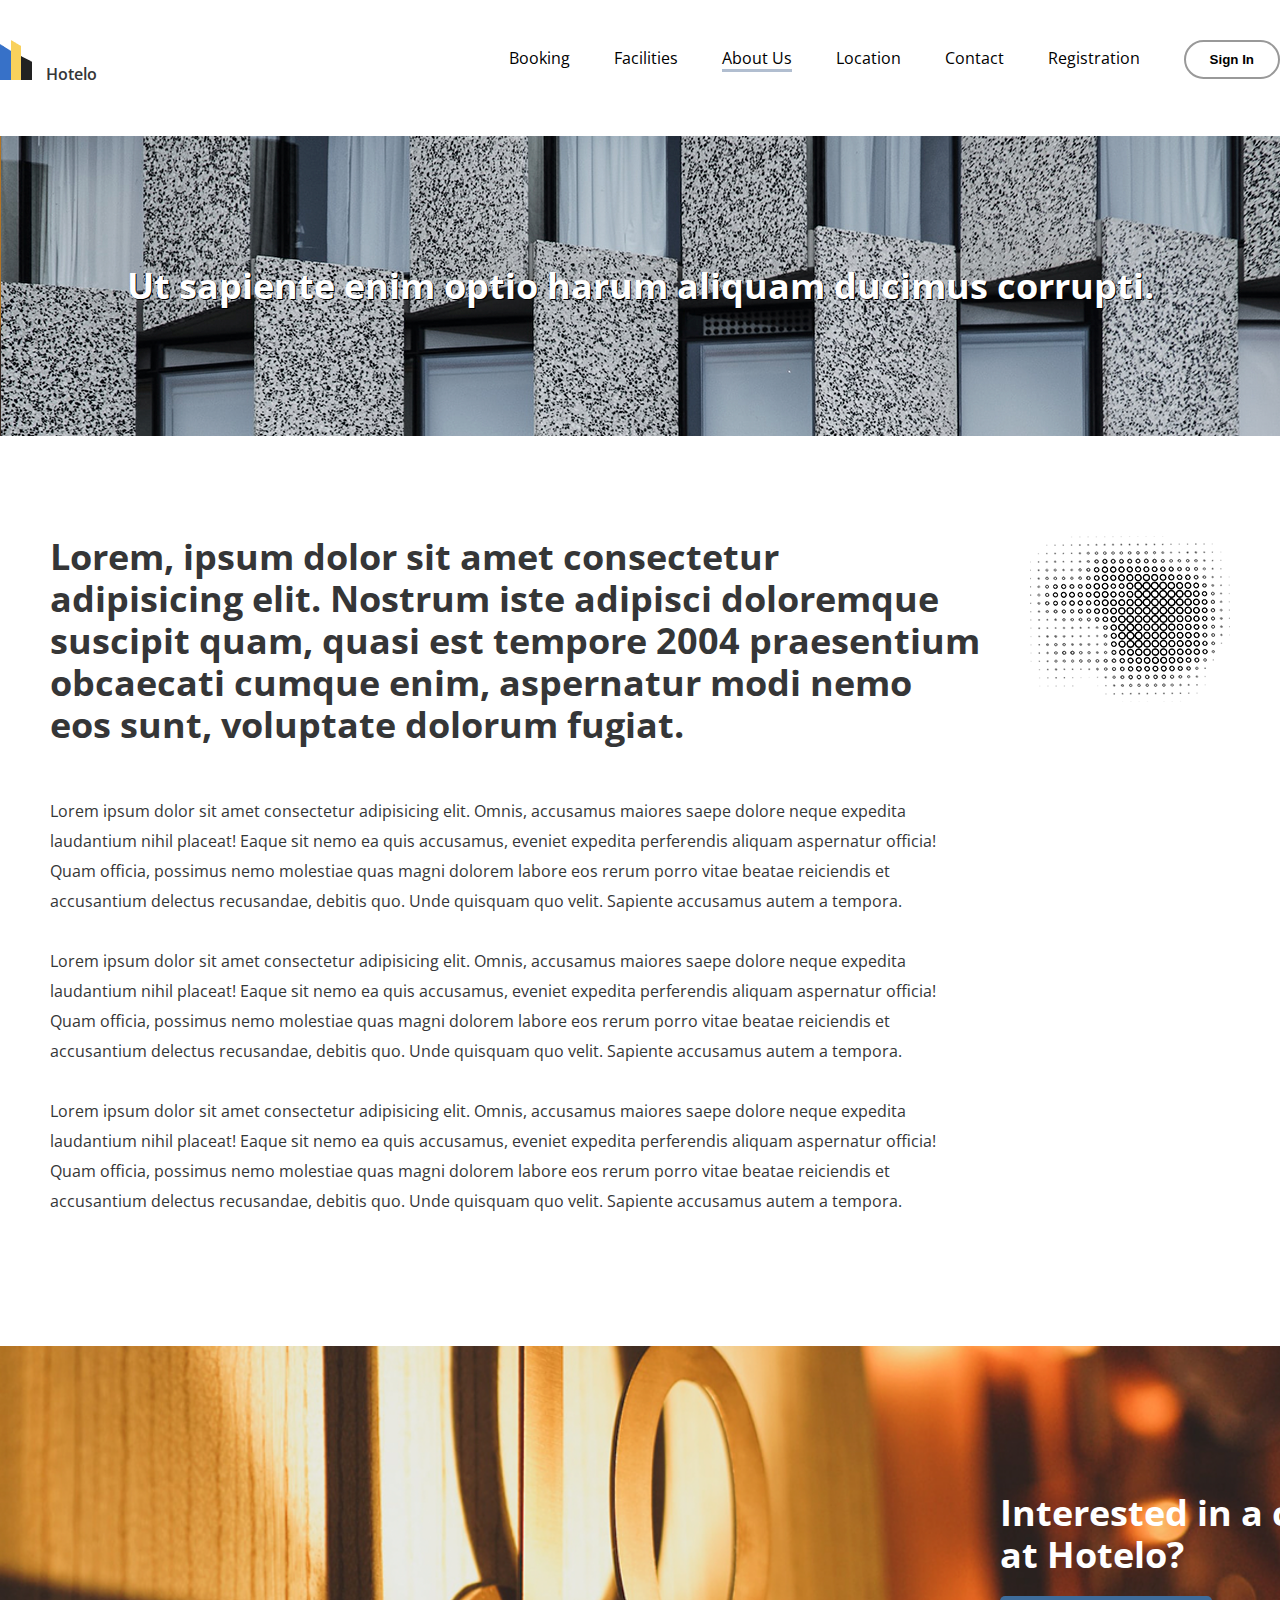
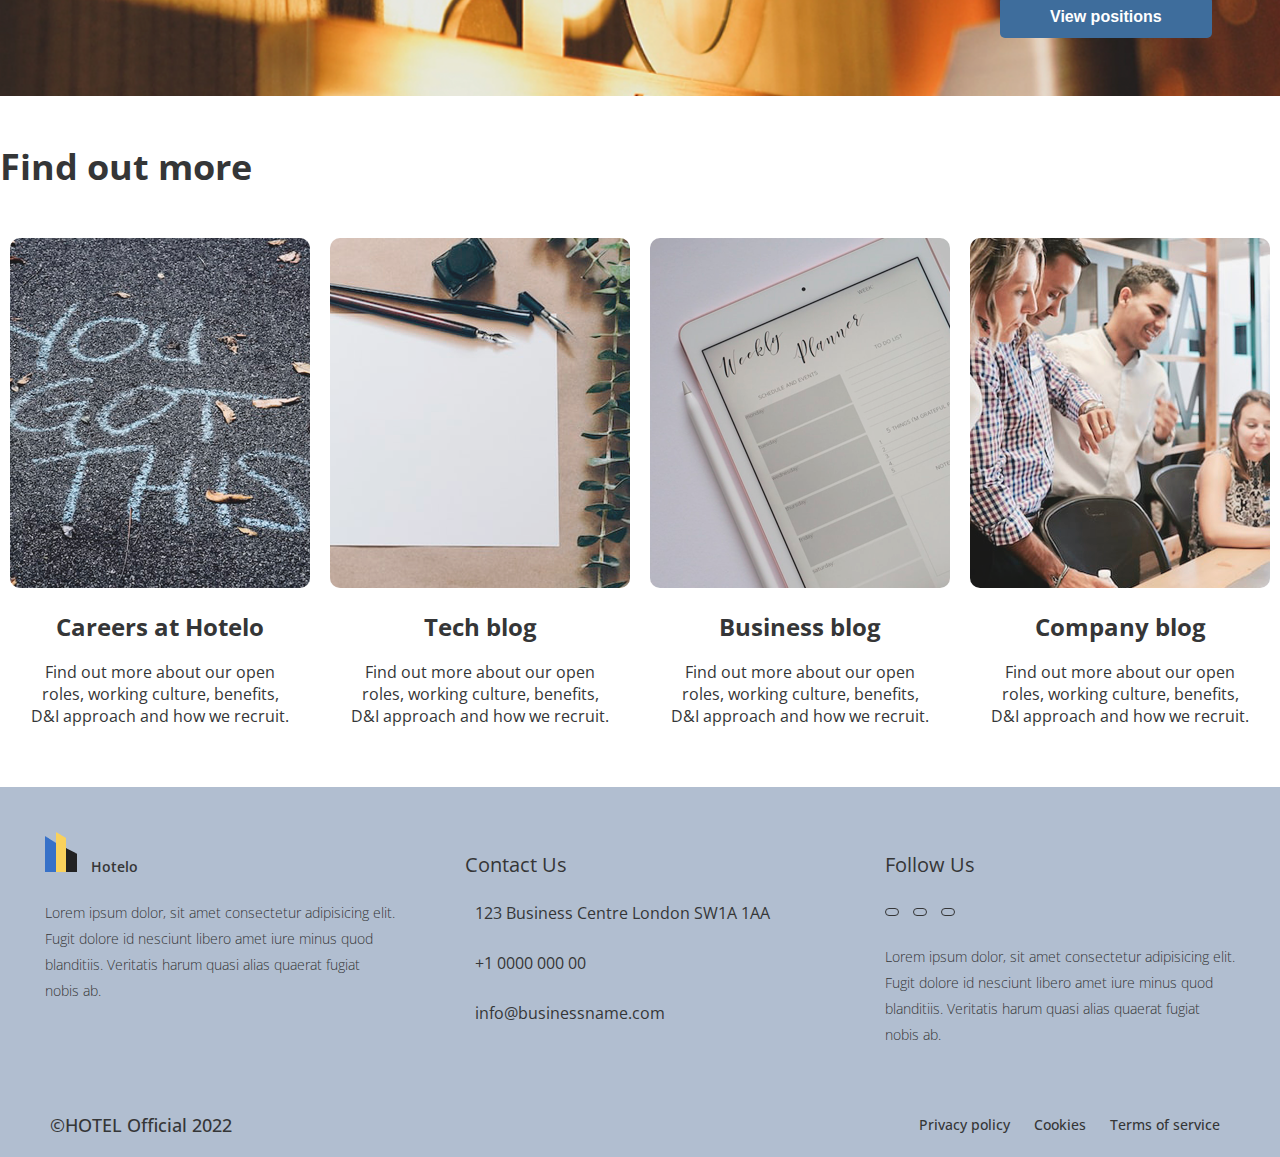
==== about.html @ ac85ef2d "add about page" ====
<!DOCTYPE html>
<html lang="en">

<head>
  <meta charset="UTF-8">
  <meta http-equiv="X-UA-Compatible" content="IE=edge">
  <meta name="viewport" content="width=device-width, initial-scale=1.0">
  <title>About</title>
  <link rel="stylesheet" href="https://cdn.jsdelivr.net/npm/swiper/swiper-bundle.min.css">
  <link rel="stylesheet"
    href="https://maxst.icons8.com/vue-static/landings/line-awesome/line-awesome/1.3.0/css/line-awesome.min.css">
  <link rel="stylesheet" href="css/style.css">
  <link rel="stylesheet" href="css/about.css">
</head>

<body>

  <header>
    <section class="header">
      <div class="container">
        <div class="header-top">
          <div class="logo">
            <a class="logo-link" href="index.html">
              <img src="images/logo.png" alt="Logo-image" class="logo-img">
              <p class="logo-text">Hotelo</p>
            </a>
          </div>
          <div class="navbar">
            <div class="navbar-menu">
              <ul class="menu-list">
                <li class="menu-list-item"><a href="#">Booking</a></li>
                <li class="menu-list-item"><a href="#">Facilities</a></li>
                <li class="menu-list-item menu-active"><a href="#">About Us</a></li>
                <li class="menu-list-item"><a href="#">Location</a></li>
                <li class="menu-list-item"><a href="#">Contact</a></li>
                <li class="menu-list-item"><a href="#">Registration</a></li>
              </ul>
            </div>
            <button class="authorization-btn">Sign In</button>
          </div>
        </div>
      </div>
      <div class="about-banner">
        <h3 class="banner-title">Ut sapiente enim optio harum aliquam ducimus corrupti.</h3>
      </div>
    </section>
  </header>

  <main>
    <section class="main-about">
      <div class="container">
        <div class="main-about-inner">
          <div class="maint-text-block">
            <h3 class="main-title">Lorem, ipsum dolor sit amet consectetur adipisicing elit. Nostrum iste adipisci
              doloremque suscipit quam, quasi est tempore 2004 praesentium obcaecati cumque enim, aspernatur modi nemo
              eos sunt, voluptate dolorum fugiat.
            </h3>
            <p class="main-descr">Lorem ipsum dolor sit amet consectetur adipisicing elit. Omnis, accusamus maiores
              saepe dolore neque expedita laudantium nihil placeat! Eaque sit nemo ea quis accusamus, eveniet expedita
              perferendis aliquam aspernatur officia!
              Quam officia, possimus nemo molestiae quas magni dolorem labore eos rerum porro vitae beatae reiciendis et
              accusantium delectus recusandae, debitis quo. Unde quisquam quo velit. Sapiente accusamus autem a tempora.
            </p>
            <p class="main-descr">Lorem ipsum dolor sit amet consectetur adipisicing elit. Omnis, accusamus maiores
              saepe dolore neque expedita laudantium nihil placeat! Eaque sit nemo ea quis accusamus, eveniet expedita
              perferendis aliquam aspernatur officia!
              Quam officia, possimus nemo molestiae quas magni dolorem labore eos rerum porro vitae beatae reiciendis et
              accusantium delectus recusandae, debitis quo. Unde quisquam quo velit. Sapiente accusamus autem a tempora.
            </p>
            <p class="main-descr">Lorem ipsum dolor sit amet consectetur adipisicing elit. Omnis, accusamus maiores
              saepe dolore neque expedita laudantium nihil placeat! Eaque sit nemo ea quis accusamus, eveniet expedita
              perferendis aliquam aspernatur officia!
              Quam officia, possimus nemo molestiae quas magni dolorem labore eos rerum porro vitae beatae reiciendis et
              accusantium delectus recusandae, debitis quo. Unde quisquam quo velit. Sapiente accusamus autem a tempora.
            </p>
          </div>
          <div class="main-img">
            <img src="images/banner/7-73286_black-abstract-lines-png-image-with-transparent-background.png" alt="">
          </div>
        </div>

      </div>
    </section>

    <section class="about-career">

      <div class="about-career-inner">
        <h3 class="about-career-title">Interested in a career at Hotelo?</h3>
        <button class="about-career-btn">View positions</button>
      </div>



    </section>

    <section class="about-more">
      <div class="container">
        <div class="about-more-inner">
          <h3 class="about-more-title">Find out more</h3>
          <div class="more-items">
            <div class="more-item">
              <div class="more-item-img">
                <img src="/images/career.png" alt="">
                <button class="more-btn">Readmore</button>
              </div>
              <div class="more-item-descr">
                <h4 class="more-item-title">Careers at Hotelo</h4>
                <div class="more-item-text">Find out more about our open roles, working culture, benefits, D&I approach
                  and how we recruit.</div>
              </div>
            </div>
            <div class="more-item">
              <div class="more-item-img">
                <img src="/images/tech.png" alt="">
                <button class="more-btn">Readmore</button>
              </div>
              <div class="more-item-descr">
                <h4 class="more-item-title">Tech blog</h4>
                <div class="more-item-text">Find out more about our open roles, working culture, benefits, D&I approach
                  and how we recruit.</div>
              </div>
            </div>
            <div class="more-item">
              <div class="more-item-img">
                <img src="/images/business.png" alt="">
                <button class="more-btn">Readmore</button>
              </div>
              <div class="more-item-descr">
                <h4 class="more-item-title">Business blog</h4>
                <div class="more-item-text">Find out more about our open roles, working culture, benefits, D&I approach
                  and how we recruit.</div>
              </div>
            </div>
            <div class="more-item">
              <div class="more-item-img">
                <img src="/images/company.png" alt="">
                <button class="more-btn">Readmore</button>
              </div>
              <div class="more-item-descr">
                <h4 class="more-item-title">Company blog</h4>
                <div class="more-item-text">Find out more about our open roles, working culture, benefits, D&I approach
                  and how we recruit.</div>
              </div>
            </div>
          </div>
        </div>
      </div>
    </section>
  </main>

  <footer>
    <section class="footer">
      <div class="container">

      </div>

      <div class="footer-bottom">
        <div class="container">
          <div class="footer-inner">
            <div class="footer-item">
              <a href="" class="footer-logo-link">
                <img src="images/logo.png" alt="" class="logo-img">
                <p class="logo-text">Hotelo</p>
              </a>
              <p class="footer-item-text">Lorem ipsum dolor, sit amet consectetur adipisicing elit. Fugit dolore id
                nesciunt
                libero amet iure minus quod blanditiis. Veritatis harum quasi alias quaerat fugiat nobis ab.</p>
            </div>
            <div class="footer-item">
              <h4 class="footer-item-title">Contact Us</h4>
              <ul class="footer-item-list">
                <li><i class="las la-map-marker"></i><a href="">123 Business Centre London SW1A 1AA</a></li>
                <li><i class="las la-phone"></i><a href="">+1 0000 000 00</a></li>
                <li><i class="lar la-envelope"></i><a href="">info@businessname.com</a></li>
              </ul>
            </div>
            <div class="footer-item">
              <h4 class="footer-item-title">Follow Us</h4>
              <ul class="footer-item-list-social">
                <li><a href="#"><i class="lab la-facebook"></i></a></li>
                <li><a href="#"><i class="lab la-instagram"></i></a></li>
                <li><a href="#"><i class="lab la-twitter"></i></a></li>
              </ul>
              <p class="footer-item-text">Lorem ipsum dolor, sit amet consectetur adipisicing elit. Fugit dolore id
                nesciunt
                libero amet iure minus quod blanditiis. Veritatis harum quasi alias quaerat fugiat nobis ab.</p>
            </div>
          </div>
          <div class="footer-bottom-inner">
            <div class="footer-copyright">©HOTEL Official 2022</div>
            <div class="footer-privacy">
              <ul>
                <li><a href="">Privacy policy</a></li>
                <li><a href="">Cookies</a></li>
                <li><a href="">Terms of service</a></li>
              </ul>
            </div>
          </div>

        </div>
      </div>
    </section>
  </footer>

  <script src="https://cdn.jsdelivr.net/npm/swiper/swiper-bundle.min.js"></script>
  <script src="js/main.js"></script>
</body>

</html>
---- css/style.css ----
@import url('https://fonts.googleapis.com/css2?family=Open+Sans:wght@300;400;500;600;700&display=swap');

* {
  margin: 0;
  padding: 0;
  box-sizing: border-box;
}

body {
  font-family: 'Open Sans', sans-serif;
  font-size: 16px;
  color: #353637;
}

h1 {
  font-size: 60px;
  line-height: 80px;
}

h2 {
  font-size: 48px;
  line-height: 56px;
}

h3 {
  font-size: 36px;
  line-height: 42px;
}

h4 {
  font-size: 24px;
  line-height: 28px;
}

.container {
  max-width: 1280px;
  margin: 0 auto;
  margin-top: 40px;
}

.logo {
  display: flex;
  align-items: flex-end;
  height: 40px;
}

.logo-link {
  text-decoration: none;
  color: #353637;
}

.logo-text {
  color: #353637;
}

.header-top * {
  display: inline;
}

.logo-text {
  font-weight: 600;
  line-height: 24px;
  margin-left: 10px;
}

.navbar {
  float: right;
}

.menu-list a {
  margin: 0 20px;
  text-decoration: none;
  color: #000;
  transition: all .3s;
  border-bottom: 0px solid rgba(177, 190, 208, 0);
}
.menu-active a{
  border-bottom: 3px solid rgba(177, 190, 208, 1);
}
.menu-list a:hover {
  border-bottom: 3px solid rgba(177, 190, 208, 1);
}

.authorization-btn {
  background-color: #fff;
  padding: 10px 24px;
  font-weight: 600;
  border: 2px solid #999;
  border-radius: 35px;
  margin-left: 20px;
  cursor: pointer;
  transition: all .5s;
}

.authorization-btn:hover {
  box-shadow: rgba(0, 0, 0, 0.15) 0px 10px 15px, rgba(0, 0, 0, 0.05) 0px 5px 10px;
}

.header-inner {
  margin-top: 100px;
  display: flex;
}

.header-inner-descr_title {
  margin-bottom: 30px;
}

.header-inner-descr_text {
  font-size: 20px;
  line-height: 32px;
}

.header-inner-descr {
  margin-right: 80px;
  width: 65%;
}

.header-inner-card {
  width: 35%;
}

.header-inner-card-title {
  margin-bottom: 20px;
}

.header-inner-card-text {
  margin-bottom: 40px;
}

.header-inner-card-item {
  text-align: center;
  margin-bottom: 60px;
}

.header-inner-card-rating {
  display: flex;
  justify-content: space-between;
}

.header-inner-card-head {
  margin-bottom: 20px;

}

.header-inner-card-descr {
  font-size: 14px;
}

.header-inner-card-btn {
  padding: 16px 32px;
  background-color: #3771C8;
  color: #fff;
  font-weight: 600;
  border: none;
  border-radius: 8px;
  cursor: pointer;
}

.header-inner-card-btn:hover {
  box-shadow: rgba(0, 0, 0, 0.15) 0px 10px 15px, rgba(0, 0, 0, 0.05) 0px 5px 10px;
}

.banner {
  margin-bottom: 100px;
}

.banner-inner {
  display: flex;
  gap: 16px;
}

.baner-left-img,
.banner-right-img {
  border-radius: 15px;
}

.banner-right {
  display: flex;
  flex-direction: column;
  gap: 16px;
}

.banner-descr{
  /* position: absolute; */
  font-weight: 600;
  font-size: 48px;
  line-height: 60px;
  margin-top: -100px;
  text-align: center;
  color: #fff;
}

.check-inner {
  display: flex;
  margin-bottom: 100px;
}

.check-inner-img {
  width: 65%;
  border-radius: 9px 0 0 8px;
}

.check-header-title,
.popular-title,
.facilities-title,
.slider-title,
.news-title {
  text-align: center;
  margin-bottom: 16px;
}

.check-header-descr,
.popular-descr,
.slider-descr {
  font-size: 20px;
  line-height: 32px;
  text-align: center;
  margin-bottom: 40px;
}

.check-inner-form {
  background-color: #F6FCFA;
  padding: 103px 68px 95px;
  border-radius: 0 8px 8px 0;
}

.check-label {
  text-transform: uppercase;
}

.check-input {
  margin-top: 10px;
  width: 340px;
  color: #636461;
  font-size: 16px;
  font-family: 'Open Sans', sans-serif;
  background-color: #F6FCFA;
  border: 1px solid #ABABAB;
  padding: 12px 14px;
  outline: none;
  margin-bottom: 30px;
  transition: all .5s;
}

.check-inner-btn {
  cursor: pointer;
}
.check-input:hover{
  border: 1px solid #596B86;
  color: #596B86;
}
.popular-cards {
  display: flex;
  justify-content: space-between;
  margin-bottom: 100px;
}

.card-item-inner {
  padding: 24px;
  border: 1px solid #ABABAB;
  margin-top: -5px;
}

.popular-cards-item {
  cursor: pointer;
}

.popular-cards-item-title {
  font-weight: 400;
  font-size: 24px;
  line-height: 55px;
}

.popular-cards-item-descr {
  display: flex;
  justify-content: space-between;
}

.card-item-descr-wrapper {
  display: flex;
  font-weight: 300;
  font-size: 12px;
  margin-bottom: 16px;
}

.card-item-descr-wrapper img {
  width: 18px;
  height: 12px;
  margin-top: 2px;
}

.item-descr-wrapper-text {
  margin-left: 5px;
}

.popular-cards-item-price {
  font-weight: 600;
  font-size: 28px;
  line-height: 55px;
  color: #384d6c;
}

.popular-cards-item-price span {
  font-weight: 400;
  font-size: 20px;
}

.facilities-subtitle,
.news-subtitle,
.subscribe-subtitle {
  font-weight: 400;
  font-size: 16px;
  line-height: 24px;
  text-align: center;
  letter-spacing: 0.26em;
  margin-bottom: 20px;
}

.facilities-wrapper {
  margin-top: 44px;
}

.facilities-wrapper-row {
  display: flex;
  gap: 30px;
  margin-bottom: 30px;
}

.facilities-item {
  border: 1px solid #596B86;
  padding: 20px 30px;
  transition: all .5s;
  background-color: #eaeffd;
}

.facilities-item:hover {
  scale: 1.2;
  background-color: #fff;
}

.facilities-item-title,
.facilities-item-img {
  display: inline-block;
}

.facilities-item-title {
  font-weight: 400;
  font-size: 24px;
  line-height: 55px;
}

.facilities-item-img {
  float: right;
  margin-top: -10px;
}

.facilities-item-text {
  font-weight: 400;
  font-size: 14px;
  line-height: 24px;
  letter-spacing: 0.02em;
  color: #9B9B9B;
}

.slider {
  margin-top: 100px;
}

.slider-descr {
  margin-top: 13px;
}

.slider-item {
  background-color: #F6FCFA;
  display: flex;
  flex-direction: column;
}

.slider-inner {
  margin-top: 60px;
  display: flex;
  gap: 30px;
}

.slider-inner-box {
  padding: 50px 37px;
}

.slider-inner-title {
  font-weight: 500;
  font-size: 30px;
  line-height: 50px;
}

.slider-inner-text {
  font-weight: 400;
  font-size: 12px;
  line-height: 50px;
}

.slider-inner-phrase,
.news-item-text,
.footer-inner {
  font-weight: 300;
  font-size: 14px;
  line-height: 26px;
}

.active-slide {
  background-color: #7188AA8C;
  margin-top: -20px;
  box-shadow: rgba(0, 0, 0, 0.24) 0px 3px 8px;
}

.swiper-pagination-bullet{
  width: 12px;
  height: 12px;
}
.swiper-pagination-bullet-active-main{
  background-color: #597193;
  width: 20px;
  height: 12px;
  border-radius: 7px;
}

.pagination-inner{
 margin-top: 60px;
}
.news-pagination {
  margin-top: 70px;
  text-align: center;
}

.news {
  margin-top: 100px;
}

.newsSwiper .swiper-wrapper{
  margin-right: 5px;
}

.news-slider-item {
  cursor: pointer;
  margin-left: 1px;
}

.news-slider-img{
  width: 100%;
}

.news-item-box {
  padding: 19px 50px 28px 26px;
  border: 1px solid #596B86;
  margin-top: -5px;
  display: flex;
  flex-direction: column;
}

.news-item-status,
.status-travel,
.status-comment {
  display: flex;
  justify-content: space-between;
}

.status-travel-img,
.status-comment-img {
  margin-right: 10px;
}

.news-item-status {
  margin-bottom: 8px;
}

.news-item-title {
  font-weight: 400;
  font-size: 24px;
  line-height: 34px;
  margin-bottom: 10px;
}

.readmore {
  margin-top: 20px;
}

.news-item-link {
  text-decoration: none;
  margin-right: 10px;
}

.subscribe {
  margin-bottom: 80px;
}

.subscribe-title {
  text-align: center;
  margin: 0 auto;
}

.subscribe .container {
  margin-top: 100px;
  background-color: #b1bed0;
  border-radius: 10px;
}

.subscribe-inner {
  padding: 73px 280px;
  text-align: center;
}

.subscribe-subtitle {
  color: #fff;
  font-size: 20px;
  margin-bottom: 25px;
}

.subscribe-title {
  font-weight: 400;
  font-size: 40px;
  line-height: 50px;
  margin-bottom: 44px;
}

.subscribe-input {
  background-color: #fff;
  border: none;
  padding: 13px 19px;
  font-size: 14px;
  width: 354px;
  border-radius: 6px;
  box-shadow: 0px 2px 12px rgba(52, 52, 52, 0.15);
  outline: none;
}

.subscribe-submit {
  padding: 12px 15px;
  color: #fff;
  background-color: #889cb9;
  border: none;
  border-radius: 6px;
  font-weight: 400;
  font-size: 16px;

  margin-top: 3px;
  outline: none;
  cursor: pointer;
}

.logo-img,
.logo-text {
  display: inline-block;
}

.footer-inner {
  padding: 45px;
  display: flex;
  gap: 70px;
}

.footer-logo-link {
  cursor: pointer;
  text-decoration: none;
}

.footer-item-text,
.footer-item-list {
  margin-top: 20px;
}

.footer-item-title {
  padding-top: 20px;
  font-weight: 400;
  font-size: 20px;
  line-height: 26px;
  margin-bottom: 20px;
}

.footer-item-list,
.footer-item-list-social {
  list-style: none;
}

.footer-item {
  flex: 1;
}

.footer-item-list li {
  margin-top: 20px;
}

.footer-item-list li a {
  text-decoration: none;
  text-transform: none;
  font-weight: 400;
  font-size: 16px;
  line-height: 30px;
  margin-left: 10px;
  color: #353637;
}

.footer-item-list-social li {
  font-size: 20px;
  display: inline-block;
  padding: 3px 6px;
  border: 1px solid #353637;
  border-radius: 5px;
  margin-right: 10px;
}

.footer-item-list-social a {
  color: #353637;
}

.footer-bottom {
  background: #B1BED0;
  color: #353637;
}

.footer-bottom-inner {
  display: flex;
  justify-content: space-between;
  padding: 20px 50px;
}

.footer-copyright {
  font-weight: 500;
  font-size: 18px;
}

.footer-privacy ul {
  list-style: none;
}

.footer-privacy li {
  display: inline-block;
  margin: 0 10px;
}

.footer-privacy li a {
  font-weight: 500;
  font-size: 14px;
  text-decoration: none;
  color: #353637;
}
---- css/about.css ----
.about-banner {
  margin-top: 50px;
  background: url("/images/about-banner.png");
  width: 100%;
  height: 300px;
  background-repeat: no-repeat;
  background-size: cover;
  display: flex;
  justify-content: center;
}

.banner-title {
  align-self: center;
  color: #fff;
  text-shadow: 1px 1px #000;
}

.main-about-inner {
  margin-top: 100px;
  padding: 0 50px;
  display: flex;
  gap: 50px;
}

.main-title {
  margin-bottom: 50px;
}

.main-descr {
  font-size: 16px;
  margin-bottom: 30px;
  line-height: 30px;
}

.about-career {
  margin-top: 100px;
  background: url("/images/about-main.png");
  height: 350px;
  background-repeat: no-repeat;
  background-size: cover;
}

.about-career-inner {
  width: 400px;
  transform: translate(250%, 100%);
}

.about-career-title {
  color: #fff;
  margin-bottom: 20px;
}

.about-career-btn {
  background-color: #3E6D9c;
  color: #fff;
  padding: 12px 50px;
  font-size: 16px;
  font-weight: 600;
  border: none;
  border-radius: 5px;
  cursor: pointer;
  transition: all 1s;
}

.about-career-btn:hover {
  background-color: #000;
}

.about-more-title {
  margin: 50px 0;
}

.more-items {
  display: flex;
  text-align: center;
}

.more-item {
  position: relative;
}

.more-item-img img {
  border-radius: 10px;
}

.more-btn {
  opacity: 0;
  position: absolute;
  top: 0;
  transform: translateX(-175%);
  background: #fff;
  padding: 10px 25px;
  font-weight: 600;
  border-radius: 10px;
  transition: all 1s;
  cursor: pointer;
}
.more-item-img img{
  opacity: 0.9;
  transition: all .5s;
}

.more-item-img img:hover~button {
  opacity: 1;
  top: 150px;
}
.more-item-img img:hover{
  opacity: 1;
}

.more-item-descr {
  padding: 20px 30px;
}

.more-item-text {
  margin-top: 20px;
}
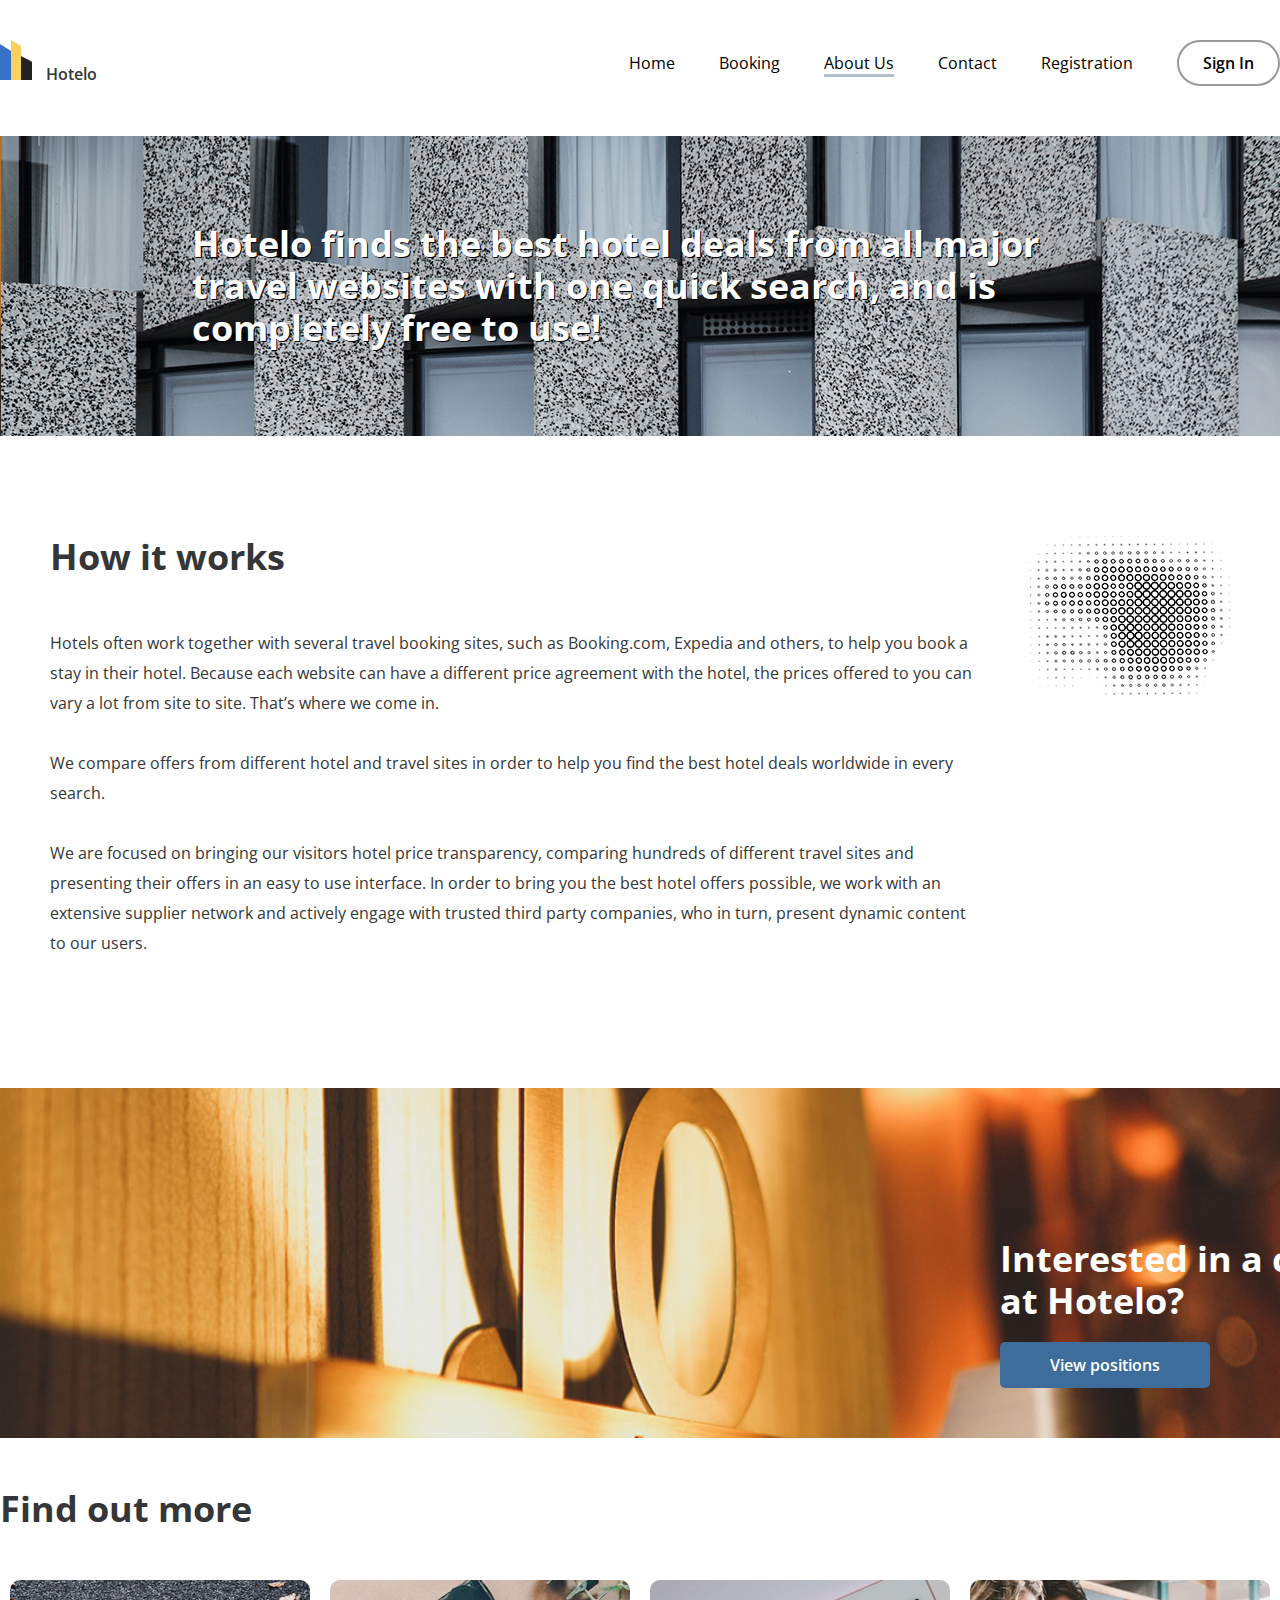
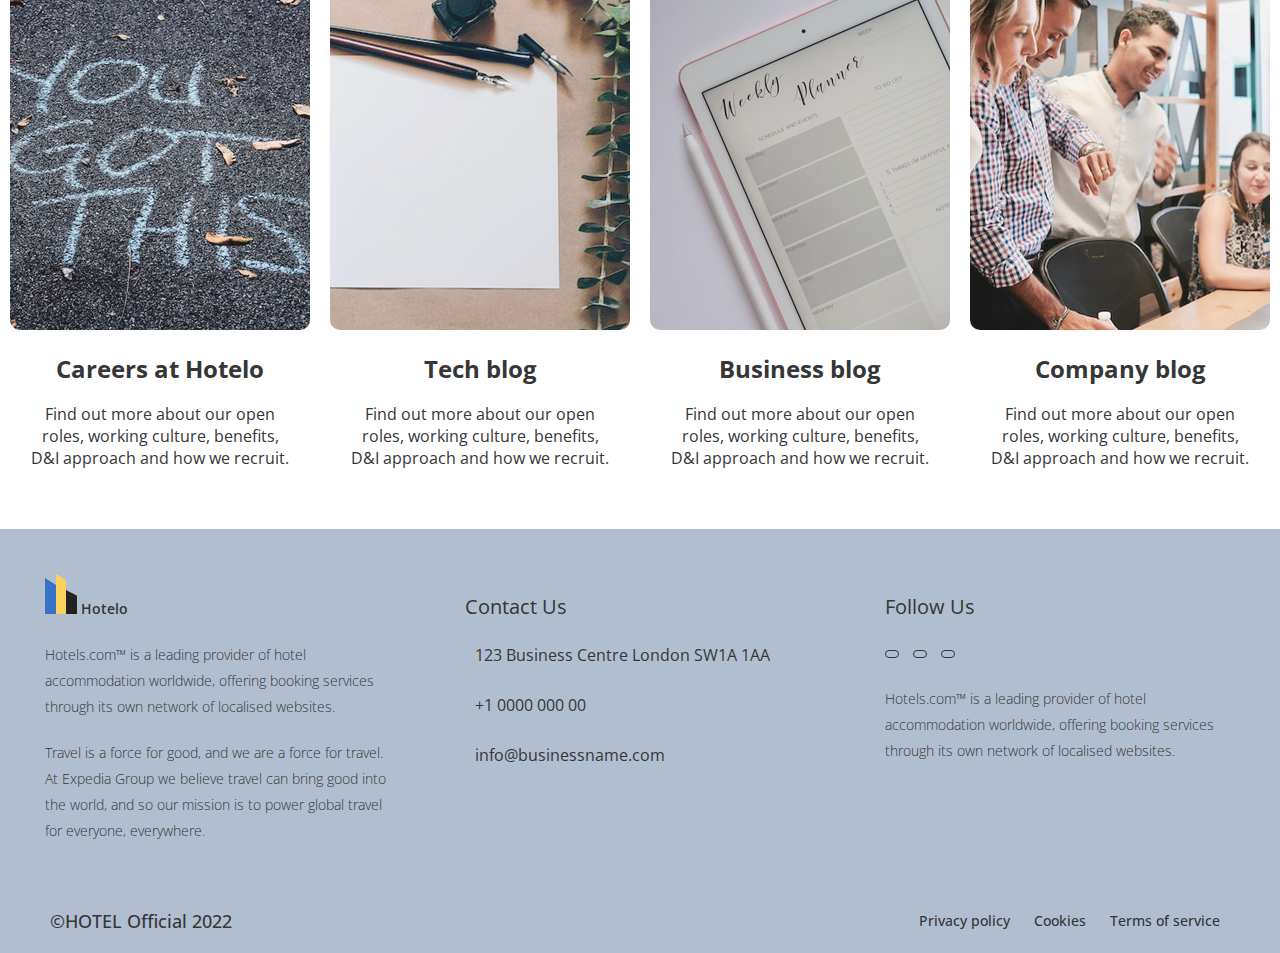
==== commit c2500911: "add real description on about and bookong pages" ====
--- a/about.html
+++ b/about.html
@@ -16,22 +16,21 @@
 <body>
 
   <header>
-    <section class="header">
+    <section class="header-section">
       <div class="container">
-        <div class="header-top">
-          <div class="logo">
-            <a class="logo-link" href="index.html">
+        <div class="header-section-top">
+          <div class="header-logo">
+            <a class="header-logo-link" href="index.html">
               <img src="images/logo.png" alt="Logo-image" class="logo-img">
-              <p class="logo-text">Hotelo</p>
+              <p class="header-logo-text">Hotelo</p>
             </a>
           </div>
-          <div class="navbar">
-            <div class="navbar-menu">
-              <ul class="menu-list">
-                <li class="menu-list-item"><a href="#">Booking</a></li>
-                <li class="menu-list-item"><a href="#">Facilities</a></li>
+          <div class="header-navbar">
+            <div class="header-navbar-menu">
+              <ul class="header-menu-list">
+                <li class="menu-list-item"><a href="index.html">Home</a></li>
+                <li class="menu-list-item"><a href="booking.html">Booking</a></li>
                 <li class="menu-list-item menu-active"><a href="#">About Us</a></li>
-                <li class="menu-list-item"><a href="#">Location</a></li>
                 <li class="menu-list-item"><a href="#">Contact</a></li>
                 <li class="menu-list-item"><a href="#">Registration</a></li>
               </ul>
@@ -41,7 +40,7 @@
         </div>
       </div>
       <div class="about-banner">
-        <h3 class="banner-title">Ut sapiente enim optio harum aliquam ducimus corrupti.</h3>
+        <h3 class="banner-title">Hotelo finds the best hotel deals from all major travel websites with one quick search, and is completely free to use!</h3>
       </div>
     </section>
   </header>
@@ -51,27 +50,12 @@
       <div class="container">
         <div class="main-about-inner">
           <div class="maint-text-block">
-            <h3 class="main-title">Lorem, ipsum dolor sit amet consectetur adipisicing elit. Nostrum iste adipisci
-              doloremque suscipit quam, quasi est tempore 2004 praesentium obcaecati cumque enim, aspernatur modi nemo
-              eos sunt, voluptate dolorum fugiat.
-            </h3>
-            <p class="main-descr">Lorem ipsum dolor sit amet consectetur adipisicing elit. Omnis, accusamus maiores
-              saepe dolore neque expedita laudantium nihil placeat! Eaque sit nemo ea quis accusamus, eveniet expedita
-              perferendis aliquam aspernatur officia!
-              Quam officia, possimus nemo molestiae quas magni dolorem labore eos rerum porro vitae beatae reiciendis et
-              accusantium delectus recusandae, debitis quo. Unde quisquam quo velit. Sapiente accusamus autem a tempora.
+            <h3 class="main-title">How it works</h3>
+            <p class="main-descr">Hotels often work together with several travel booking sites, such as Booking.com, Expedia and others, to help you book a stay in their hotel. Because each website can have a different price agreement with the hotel, the prices offered to you can vary a lot from site to site. That’s where we come in.
             </p>
-            <p class="main-descr">Lorem ipsum dolor sit amet consectetur adipisicing elit. Omnis, accusamus maiores
-              saepe dolore neque expedita laudantium nihil placeat! Eaque sit nemo ea quis accusamus, eveniet expedita
-              perferendis aliquam aspernatur officia!
-              Quam officia, possimus nemo molestiae quas magni dolorem labore eos rerum porro vitae beatae reiciendis et
-              accusantium delectus recusandae, debitis quo. Unde quisquam quo velit. Sapiente accusamus autem a tempora.
+            <p class="main-descr">We compare offers from different hotel and travel sites in order to help you find the best hotel deals worldwide in every search.
             </p>
-            <p class="main-descr">Lorem ipsum dolor sit amet consectetur adipisicing elit. Omnis, accusamus maiores
-              saepe dolore neque expedita laudantium nihil placeat! Eaque sit nemo ea quis accusamus, eveniet expedita
-              perferendis aliquam aspernatur officia!
-              Quam officia, possimus nemo molestiae quas magni dolorem labore eos rerum porro vitae beatae reiciendis et
-              accusantium delectus recusandae, debitis quo. Unde quisquam quo velit. Sapiente accusamus autem a tempora.
+            <p class="main-descr">We are focused on bringing our visitors hotel price transparency, comparing hundreds of different travel sites and presenting their offers in an easy to use interface. In order to bring you the best hotel offers possible, we work with an extensive supplier network and actively engage with trusted third party companies, who in turn, present dynamic content to our users.
             </p>
           </div>
           <div class="main-img">
@@ -158,13 +142,14 @@
         <div class="container">
           <div class="footer-inner">
             <div class="footer-item">
-              <a href="" class="footer-logo-link">
+              <a href="index.html" class="footer-logo-link">
                 <img src="images/logo.png" alt="" class="logo-img">
                 <p class="logo-text">Hotelo</p>
               </a>
-              <p class="footer-item-text">Lorem ipsum dolor, sit amet consectetur adipisicing elit. Fugit dolore id
-                nesciunt
-                libero amet iure minus quod blanditiis. Veritatis harum quasi alias quaerat fugiat nobis ab.</p>
+              <p class="footer-item-text">Hotels.com™ is a leading provider of hotel accommodation worldwide, offering
+                booking services through its own network of localised websites.</p>
+              <p class="footer-item-text">Travel is a force for good, and we are a force for travel. At Expedia Group we believe travel can bring
+                good into the world, and so our mission is to power global travel for everyone, everywhere.</p>
             </div>
             <div class="footer-item">
               <h4 class="footer-item-title">Contact Us</h4>
@@ -181,9 +166,8 @@
                 <li><a href="#"><i class="lab la-instagram"></i></a></li>
                 <li><a href="#"><i class="lab la-twitter"></i></a></li>
               </ul>
-              <p class="footer-item-text">Lorem ipsum dolor, sit amet consectetur adipisicing elit. Fugit dolore id
-                nesciunt
-                libero amet iure minus quod blanditiis. Veritatis harum quasi alias quaerat fugiat nobis ab.</p>
+              <p class="footer-item-text">Hotels.com™ is a leading provider of hotel accommodation worldwide, offering
+                booking services through its own network of localised websites.</p>
             </div>
           </div>
           <div class="footer-bottom-inner">
--- a/css/style.css
+++ b/css/style.css
@@ -4,6 +4,7 @@
   margin: 0;
   padding: 0;
   box-sizing: border-box;
+  list-style: none;
 }
 
 body {
@@ -30,44 +31,56 @@
 h4 {
   font-size: 24px;
   line-height: 28px;
+}
+ul{
+  margin: 0;
+}
+
+a:not([class]):hover {
+  text-decoration: none;
+  color: #000;
+}
+button{
+  font-family: 'Open Sans', sans-serif;
+    font-size: 16px;
+    line-height: normal;
 }
 
 .container {
   max-width: 1280px;
   margin: 0 auto;
   margin-top: 40px;
-}
-
-.logo {
+  padding: 0;
+}
+
+.header-logo {
   display: flex;
   align-items: flex-end;
   height: 40px;
 }
 
-.logo-link {
+.header-logo-link {
   text-decoration: none;
   color: #353637;
 }
 
-.logo-text {
-  color: #353637;
-}
-
-.header-top * {
-  display: inline;
-}
-
-.logo-text {
+.header-logo-text {
+  color: #353637;
   font-weight: 600;
   line-height: 24px;
   margin-left: 10px;
 }
 
-.navbar {
+.header-section-top * {
+  display: inline;
+}
+
+
+.header-navbar {
   float: right;
 }
 
-.menu-list a {
+.menu-list-item a {
   margin: 0 20px;
   text-decoration: none;
   color: #000;
@@ -77,7 +90,7 @@
 .menu-active a{
   border-bottom: 3px solid rgba(177, 190, 208, 1);
 }
-.menu-list a:hover {
+.header-menu-list a:hover {
   border-bottom: 3px solid rgba(177, 190, 208, 1);
 }
 
@@ -148,16 +161,18 @@
 
 .header-inner-card-btn {
   padding: 16px 32px;
-  background-color: #3771C8;
-  color: #fff;
+  background-color: #fff;
+  color: #607d8b;
   font-weight: 600;
-  border: none;
+  border: 1px solid #607d8b;
   border-radius: 8px;
   cursor: pointer;
+  transition: all .5s;
 }
 
 .header-inner-card-btn:hover {
-  box-shadow: rgba(0, 0, 0, 0.15) 0px 10px 15px, rgba(0, 0, 0, 0.05) 0px 5px 10px;
+  color: #fff;
+  background: #607d8b;
 }
 
 .banner {
@@ -533,17 +548,17 @@
 }
 
 .subscribe-submit {
-  padding: 12px 15px;
+  padding: 9px 15px 12px;
   color: #fff;
-  background-color: #889cb9;
+  background-color: #607d8b;
   border: none;
   border-radius: 6px;
   font-weight: 400;
   font-size: 16px;
-
   margin-top: 3px;
   outline: none;
   cursor: pointer;
+  height: 42px;
 }
 
 .logo-img,
@@ -560,6 +575,11 @@
 .footer-logo-link {
   cursor: pointer;
   text-decoration: none;
+  color: #353637;
+  font-weight: 600;
+}
+.footer-logo-link img{
+  vertical-align: baseline;
 }
 
 .footer-item-text,
--- a/css/about.css
+++ b/css/about.css
@@ -1,6 +1,6 @@
 .about-banner {
   margin-top: 50px;
-  background: url("/images/about-banner.png");
+  background: url("../images/about-banner.png");
   width: 100%;
   height: 300px;
   background-repeat: no-repeat;
@@ -13,6 +13,7 @@
   align-self: center;
   color: #fff;
   text-shadow: 1px 1px #000;
+  max-width: 70%;
 }
 
 .main-about-inner {
@@ -34,7 +35,7 @@
 
 .about-career {
   margin-top: 100px;
-  background: url("/images/about-main.png");
+  background: url("../images/about-main.png");
   height: 350px;
   background-repeat: no-repeat;
   background-size: cover;
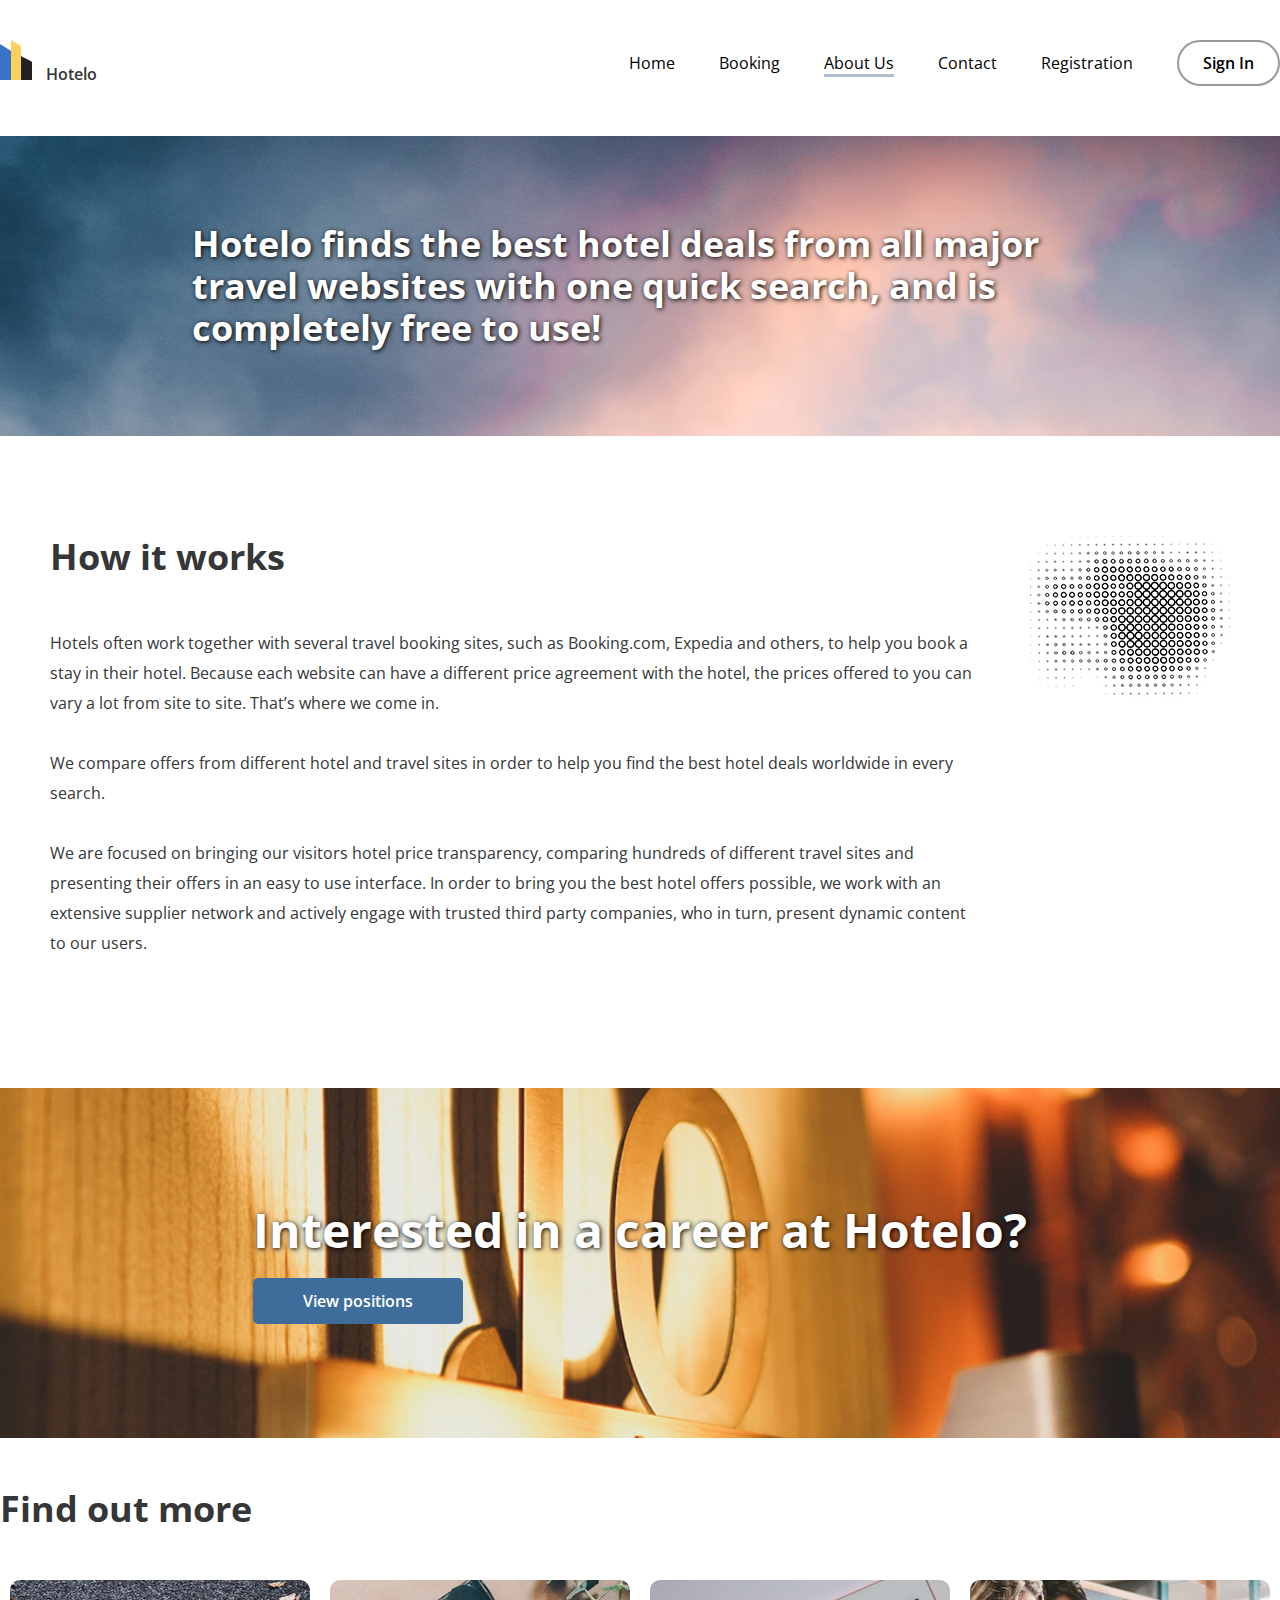
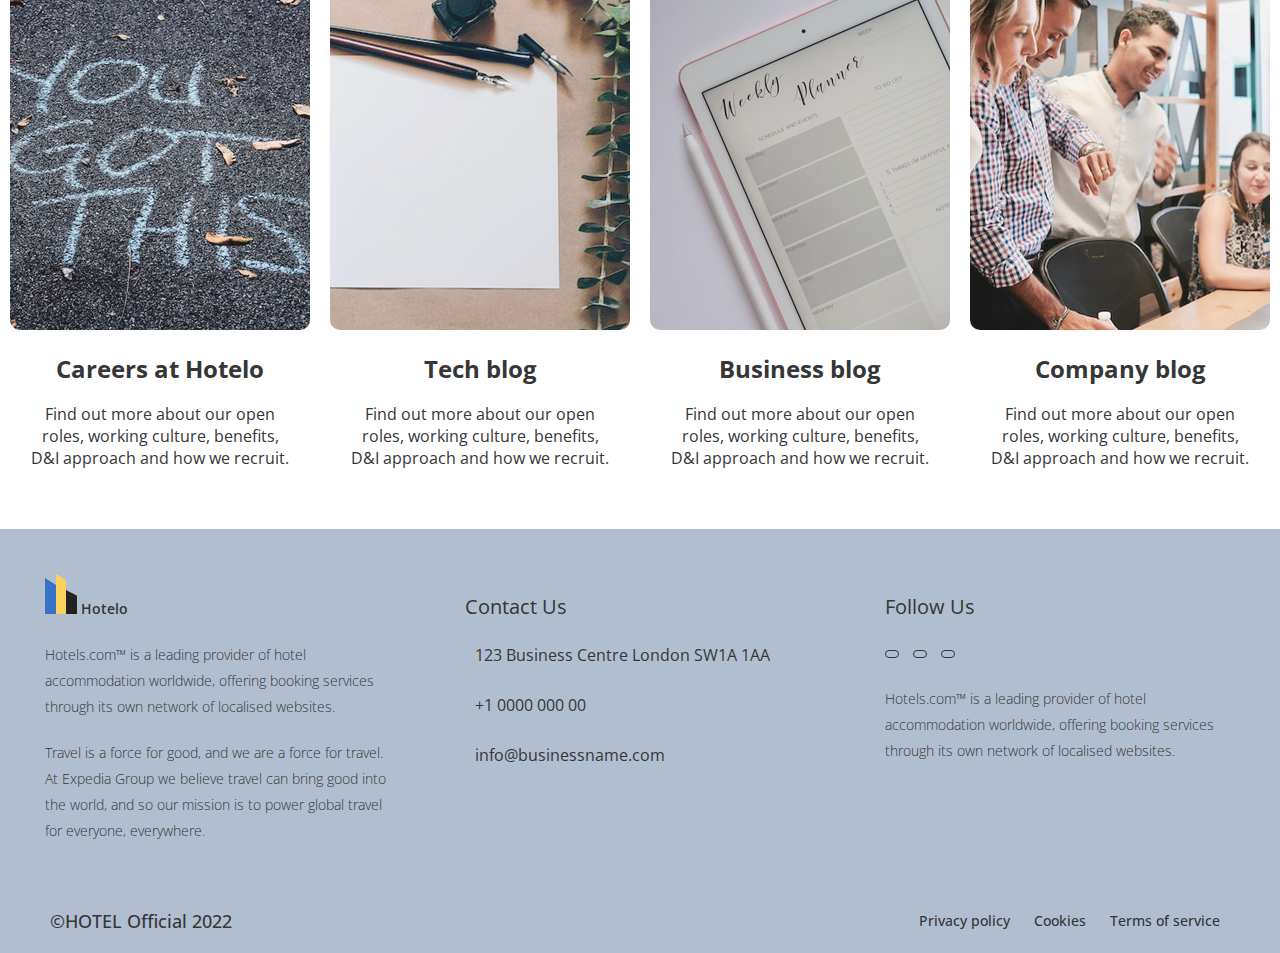
==== commit a397d2df: "change pictures in registration, about and contact pages, made text blocks in booking" ====
--- a/about.html
+++ b/about.html
@@ -31,8 +31,8 @@
                 <li class="menu-list-item"><a href="index.html">Home</a></li>
                 <li class="menu-list-item"><a href="booking.html">Booking</a></li>
                 <li class="menu-list-item menu-active"><a href="#">About Us</a></li>
-                <li class="menu-list-item"><a href="#">Contact</a></li>
-                <li class="menu-list-item"><a href="#">Registration</a></li>
+                <li class="menu-list-item"><a href="contact.html">Contact</a></li>
+                <li class="menu-list-item"><a href="registration.html">Registration</a></li>
               </ul>
             </div>
             <button class="authorization-btn">Sign In</button>
@@ -69,7 +69,7 @@
     <section class="about-career">
 
       <div class="about-career-inner">
-        <h3 class="about-career-title">Interested in a career at Hotelo?</h3>
+        <h2 class="about-career-title">Interested in a career at Hotelo?</h2>
         <button class="about-career-btn">View positions</button>
       </div>
 
@@ -84,7 +84,7 @@
           <div class="more-items">
             <div class="more-item">
               <div class="more-item-img">
-                <img src="/images/career.png" alt="">
+                <img src="images/career.png" alt="">
                 <button class="more-btn">Readmore</button>
               </div>
               <div class="more-item-descr">
@@ -95,7 +95,7 @@
             </div>
             <div class="more-item">
               <div class="more-item-img">
-                <img src="/images/tech.png" alt="">
+                <img src="images/tech.png" alt="">
                 <button class="more-btn">Readmore</button>
               </div>
               <div class="more-item-descr">
@@ -106,7 +106,7 @@
             </div>
             <div class="more-item">
               <div class="more-item-img">
-                <img src="/images/business.png" alt="">
+                <img src="images/business.png" alt="">
                 <button class="more-btn">Readmore</button>
               </div>
               <div class="more-item-descr">
@@ -117,7 +117,7 @@
             </div>
             <div class="more-item">
               <div class="more-item-img">
-                <img src="/images/company.png" alt="">
+                <img src="images/company.png" alt="">
                 <button class="more-btn">Readmore</button>
               </div>
               <div class="more-item-descr">
--- a/css/about.css
+++ b/css/about.css
@@ -1,6 +1,6 @@
 .about-banner {
   margin-top: 50px;
-  background: url("../images/about-banner.png");
+  background: url("../images/about-banner3.png");
   width: 100%;
   height: 300px;
   background-repeat: no-repeat;
@@ -12,7 +12,7 @@
 .banner-title {
   align-self: center;
   color: #fff;
-  text-shadow: 1px 1px #000;
+  text-shadow: 1px 1px 5px #000;
   max-width: 70%;
 }
 
@@ -39,16 +39,17 @@
   height: 350px;
   background-repeat: no-repeat;
   background-size: cover;
+  display: flex;
+  justify-content: center;
+  align-items:center;
 }
 
-.about-career-inner {
-  width: 400px;
-  transform: translate(250%, 100%);
-}
+
 
 .about-career-title {
   color: #fff;
   margin-bottom: 20px;
+  text-shadow: 1px 1px 5px #000;
 }
 
 .about-career-btn {
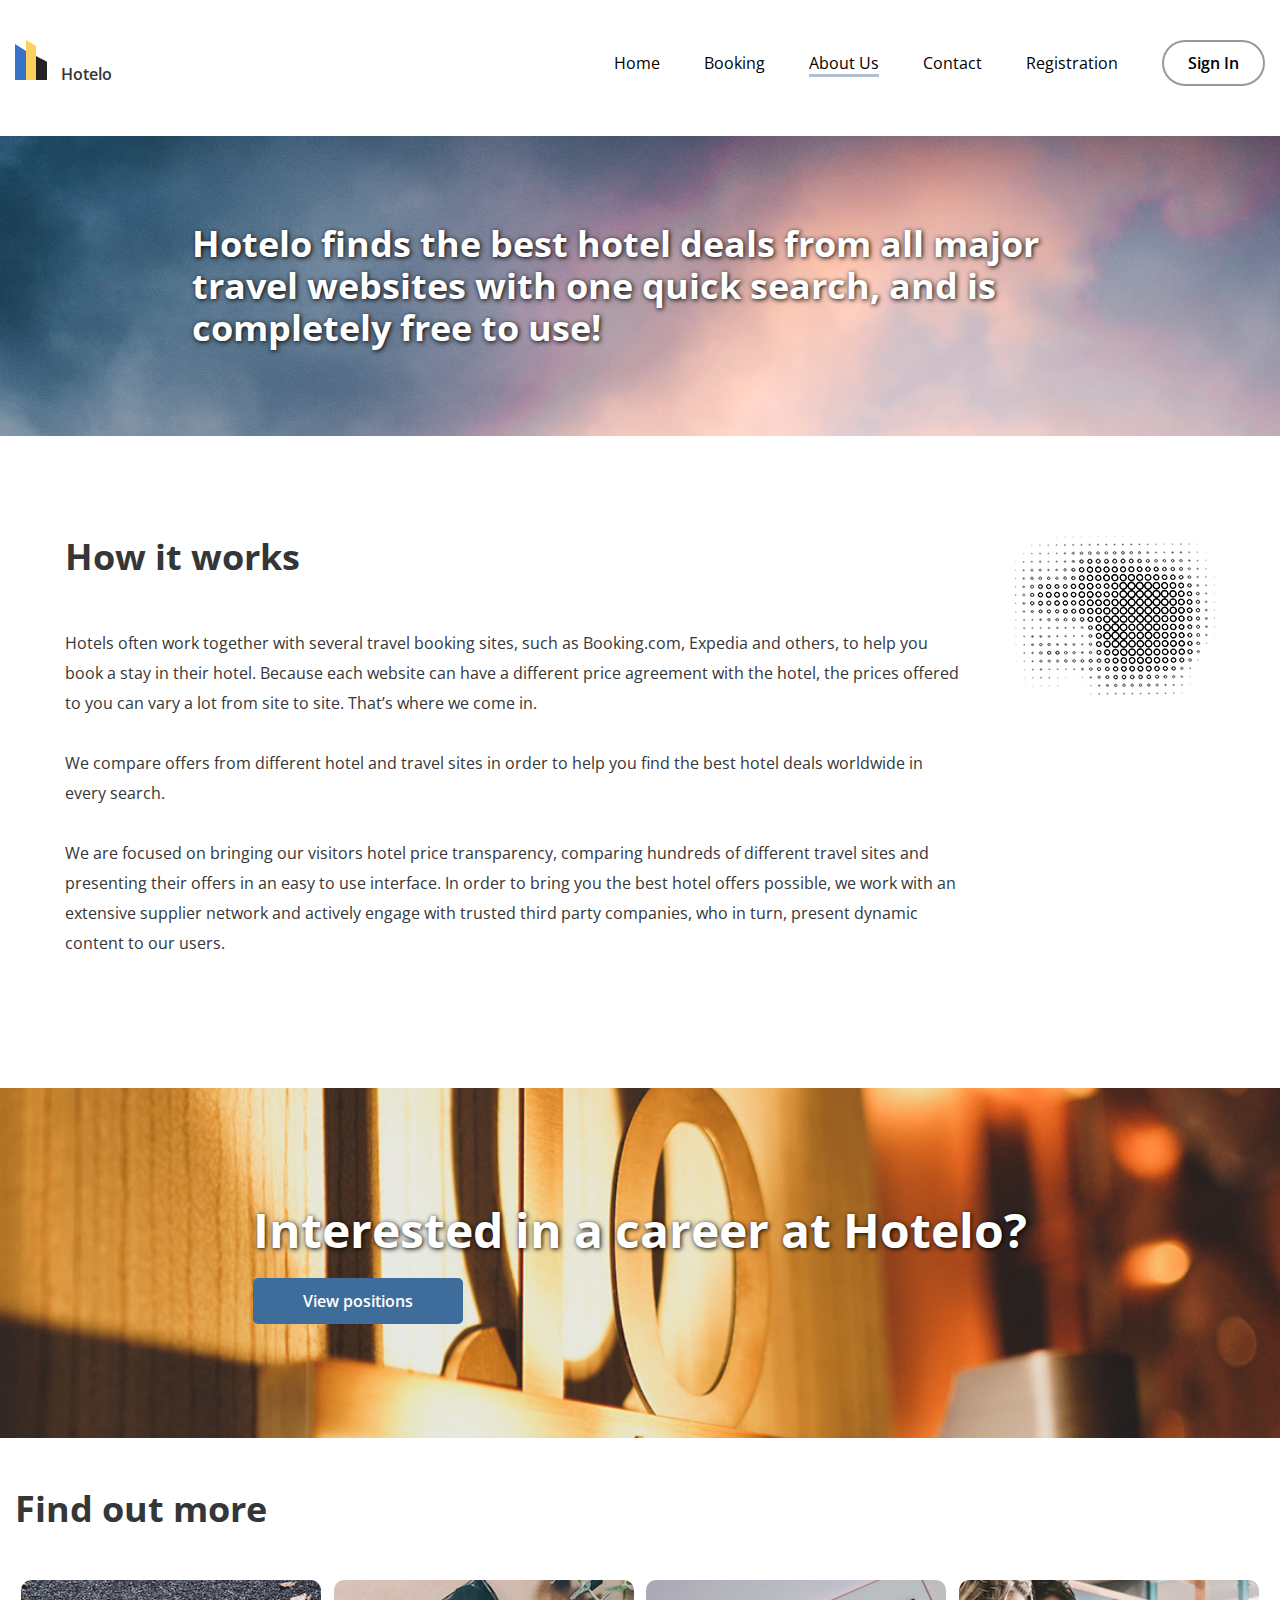
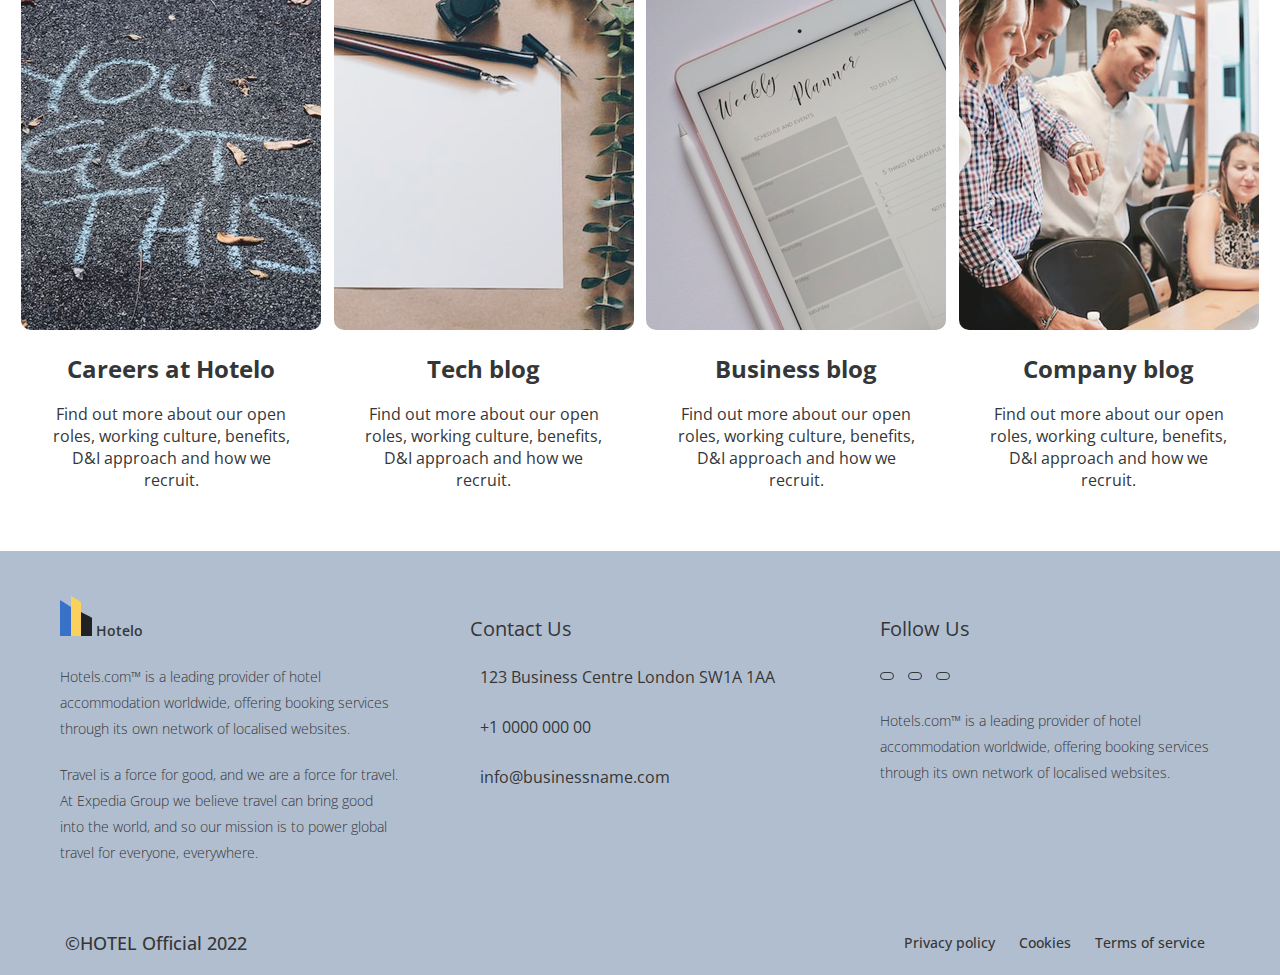
==== commit ed0e0f78: "add mobile menu to index.html" ====
--- a/about.html
+++ b/about.html
@@ -84,7 +84,7 @@
           <div class="more-items">
             <div class="more-item">
               <div class="more-item-img">
-                <img src="images/career.png" alt="">
+                <img class="more-item-img-img" src="images/career.png" alt="alt">
                 <button class="more-btn">Readmore</button>
               </div>
               <div class="more-item-descr">
--- a/css/style.css
+++ b/css/style.css
@@ -32,7 +32,8 @@
   font-size: 24px;
   line-height: 28px;
 }
-ul{
+
+ul {
   margin: 0;
 }
 
@@ -40,12 +41,14 @@
   text-decoration: none;
   color: #000;
 }
-button{
+
+button {
   font-family: 'Open Sans', sans-serif;
-    font-size: 16px;
-    line-height: normal;
-}
-
+  font-size: 16px;
+  line-height: normal;
+}
+
+/* ================ HEADER =============================    */
 .container {
   max-width: 1280px;
   margin: 0 auto;
@@ -87,9 +90,11 @@
   transition: all .3s;
   border-bottom: 0px solid rgba(177, 190, 208, 0);
 }
-.menu-active a{
+
+.menu-active a {
   border-bottom: 3px solid rgba(177, 190, 208, 1);
 }
+
 .header-menu-list a:hover {
   border-bottom: 3px solid rgba(177, 190, 208, 1);
 }
@@ -175,36 +180,176 @@
   background: #607d8b;
 }
 
+.menu-btn {
+  display: none;
+  background-color: transparent;
+  cursor: pointer;
+  border: none;
+}
+
+.menu-btn-line {
+  background: #2f3035;
+  border-radius: 3px;
+  width: 34px;
+  height: 3px;
+  margin: 8px 0;
+}
+
+.menu-mobile-list {
+  width: 200px;
+  box-shadow: 0px 0px 20px rgba(0, 0, 0, .15);
+  transform: translateX(-105%);
+  transition: all .3s;
+  position: absolute;
+  top: 130px;
+  left: 0;
+  z-index: 5;
+  background-color: #fff;
+  list-style: none;
+}
+
+.menu-mobile-list-active {
+  transform: translateX(0%);
+}
+
+.menu-mobile-list li {
+  margin-top: 10px;
+  line-height: 36px;
+  border-bottom: 1px solid rgba(45, 45, 45, 0.3);
+}
+
+.menu-mobile-list li a {
+  text-decoration: none;
+  color: var(--text);
+  padding-left: 10px;
+}
+
+@media (max-width: 800px) {
+  .header-navbar {
+    display: none;
+  }
+
+  .header-inner {
+    margin-top: 50px;
+  }
+
+  .menu-btn {
+    display: block;
+  }
+}
+
+/* =================== BANNER ==================== */
 .banner {
   margin-bottom: 100px;
 }
 
 .banner-inner {
-  display: flex;
-  gap: 16px;
+  display: grid;
+  grid-template-columns: repeat(4, 1fr);
+  grid-template-rows: repeat(2, 1fr);
+  gap: 20px;
+}
+
+.banner-left {
+  grid-column: 1/4;
+  grid-row: 1/3;
+  position: relative;
+}
+
+.banner-right-top {
+  grid-column: 4/5;
+  grid-row: 1/2;
 }
 
 .baner-left-img,
 .banner-right-img {
+  display: block;
+  width: 100%;
   border-radius: 15px;
 }
 
-.banner-right {
-  display: flex;
-  flex-direction: column;
-  gap: 16px;
-}
-
-.banner-descr{
-  /* position: absolute; */
+.banner-descr {
+  position: absolute;
   font-weight: 600;
   font-size: 48px;
   line-height: 60px;
   margin-top: -100px;
-  text-align: center;
+  left: 50px;
   color: #fff;
-}
-
+  text-shadow: 1px 1px 5px #000;
+}
+
+@media (max-width: 1300px) {
+  .container {
+    padding: 0 15px;
+  }
+
+  .banner-descr {
+    margin-top: -130px;
+  }
+}
+
+@media (max-width: 900px) {
+  .banner-inner {
+    grid-template-columns: repeat(2, 1fr);
+    grid-template-rows: repeat(2, 1fr);
+    gap: 10px;
+  }
+
+  .banner-left {
+    grid-column: 1/3;
+    grid-row: 1/2;
+    position: relative;
+  }
+
+  .banner-right-top {
+    grid-column: 1/2;
+    grid-row: 2/3;
+  }
+}
+
+@media (max-width: 800px) {
+  .header-inner-card {
+    display: none;
+  }
+
+  .header-inner-descr {
+    margin-right: 0;
+    width: 100%;
+  }
+
+  .header-inner-descr_title {
+    font-size: 44px;
+  }
+
+  .header-inner-descr_text {
+    font-size: 16px;
+  }
+}
+
+@media (max-width: 600px) {
+  .banner-inner {
+    grid-template-columns: 1fr;
+    grid-template-rows: repeat(3, 1fr);
+    gap: 10px;
+  }
+
+  .banner-left {
+    grid-column: 1/2;
+    grid-row: 1/2;
+  }
+  .baner-left-img{
+    height: 100%;
+  }
+
+  .banner-right-top {
+    grid-column: 1/2;
+    grid-row: 2/3;
+  }
+  .banner-descr{display: none;}
+}
+
+/* ===================== CHECK ==================== */
 .check-inner {
   display: flex;
   margin-bottom: 100px;
@@ -260,14 +405,45 @@
 .check-inner-btn {
   cursor: pointer;
 }
-.check-input:hover{
+
+.check-input:hover {
   border: 1px solid #596B86;
   color: #596B86;
 }
+
+@media (max-width: 1300px) {
+  .check-inner-img{
+    object-fit: cover;
+    width: 100%;
+    
+    }
+  .check-inner-form{
+    padding: 50px 30px;
+  }
+}
+@media (max-width: 1024px) {
+  .check-inner{
+   flex-direction: column;
+   align-items: center;
+  }
+  .check-inner-form{
+    background-color: #F6FCFA;
+    width: 100%;
+    border-radius: 0;
+  }
+}
+@media (max-width: 430px) {
+  .check-input,
+  .check-label{
+    width: 240px;
+  }
+}
+/* ======================== POPULAR ==================== */
 .popular-cards {
   display: flex;
   justify-content: space-between;
   margin-bottom: 100px;
+  gap: 20px;
 }
 
 .card-item-inner {
@@ -278,7 +454,10 @@
 
 .popular-cards-item {
   cursor: pointer;
-}
+  flex: 1;
+  max-width: 390px;
+}
+.popular-cards-item-img{width: 100%;}
 
 .popular-cards-item-title {
   font-weight: 400;
@@ -320,6 +499,42 @@
   font-size: 20px;
 }
 
+@media (max-width: 1000px) {
+  .card-item-inner{
+    padding: 10px;
+  }
+  .popular-cards-item-title{
+    font-size: 20px;
+  }
+  .popular-cards-item-price{
+    font-size: 20px;
+  }
+}
+@media (max-width: 800px) {
+  .popular-cards-item-descr{
+    flex-direction: column;
+  }
+}
+@media (max-width: 600px) {
+  .popular-title{
+    font-size: 36px;
+  }
+  .popular-descr{
+    font-size: 16px;
+  }
+  .popular .container{
+    margin-top: 0;
+  }
+  .popular-cards{
+    flex-direction: column;
+    align-items: center;
+    margin-bottom: 50px;
+  }
+  .popular-cards-item-descr{
+    flex-direction: row;
+  }
+}
+/* ================== FACILITIES ================= */
 .facilities-subtitle,
 .news-subtitle,
 .subscribe-subtitle {
@@ -333,12 +548,10 @@
 
 .facilities-wrapper {
   margin-top: 44px;
-}
-
-.facilities-wrapper-row {
-  display: flex;
+  display: grid;
+  grid-template-columns: repeat(3, 1fr);
+  grid-template-rows: repeat(2, 1fr);
   gap: 30px;
-  margin-bottom: 30px;
 }
 
 .facilities-item {
@@ -349,7 +562,7 @@
 }
 
 .facilities-item:hover {
-  scale: 1.2;
+  scale: 1.05;
   background-color: #fff;
 }
 
@@ -377,6 +590,20 @@
   color: #9B9B9B;
 }
 
+@media (max-width: 900px) {
+  .facilities-wrapper {
+    grid-template-columns: repeat(2, 1fr);
+    grid-template-rows: repeat(3, 1fr);
+    gap: 30px;
+  }
+}
+@media (max-width: 600px) {
+  .facilities-wrapper {
+    grid-template-columns: 1fr;
+    gap: 30px;
+  }
+}
+/* ======================== SLIDER ====================== */
 .slider {
   margin-top: 100px;
 }
@@ -427,20 +654,22 @@
   box-shadow: rgba(0, 0, 0, 0.24) 0px 3px 8px;
 }
 
-.swiper-pagination-bullet{
+.swiper-pagination-bullet {
   width: 12px;
   height: 12px;
 }
-.swiper-pagination-bullet-active-main{
+
+.swiper-pagination-bullet-active-main {
   background-color: #597193;
   width: 20px;
   height: 12px;
   border-radius: 7px;
 }
 
-.pagination-inner{
- margin-top: 60px;
-}
+.pagination-inner {
+  margin-top: 60px;
+}
+
 .news-pagination {
   margin-top: 70px;
   text-align: center;
@@ -450,7 +679,7 @@
   margin-top: 100px;
 }
 
-.newsSwiper .swiper-wrapper{
+.newsSwiper .swiper-wrapper {
   margin-right: 5px;
 }
 
@@ -459,7 +688,7 @@
   margin-left: 1px;
 }
 
-.news-slider-img{
+.news-slider-img {
   width: 100%;
 }
 
@@ -578,7 +807,8 @@
   color: #353637;
   font-weight: 600;
 }
-.footer-logo-link img{
+
+.footer-logo-link img {
   vertical-align: baseline;
 }
 
--- a/css/about.css
+++ b/css/about.css
@@ -41,7 +41,7 @@
   background-size: cover;
   display: flex;
   justify-content: center;
-  align-items:center;
+  align-items: center;
 }
 
 
@@ -77,7 +77,7 @@
   text-align: center;
 }
 
-.more-item {
+.more-item-img {
   position: relative;
 }
 
@@ -89,7 +89,8 @@
   opacity: 0;
   position: absolute;
   top: 0;
-  transform: translateX(-175%);
+  left: 95px;
+  transform: translateX(0%);
   background: #fff;
   padding: 10px 25px;
   font-weight: 600;
@@ -97,17 +98,10 @@
   transition: all 1s;
   cursor: pointer;
 }
-.more-item-img img{
+
+.more-item-img img {
   opacity: 0.9;
   transition: all .5s;
-}
-
-.more-item-img img:hover~button {
-  opacity: 1;
-  top: 150px;
-}
-.more-item-img img:hover{
-  opacity: 1;
 }
 
 .more-item-descr {
